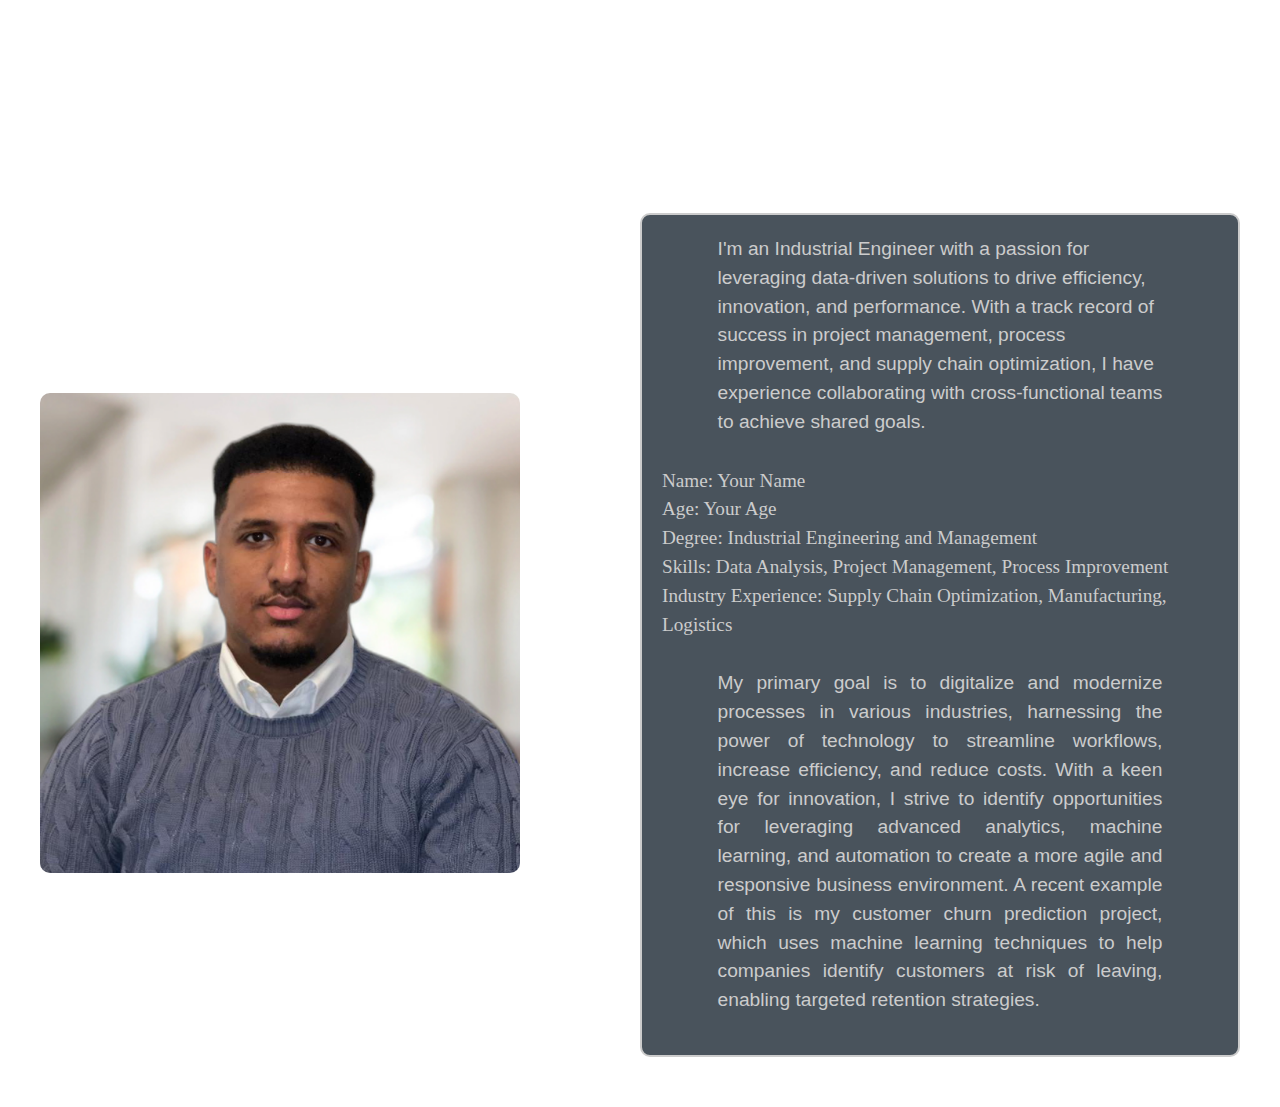
==== about-me.html @ 3e2ee9c2 "Add files via upload" ====
<!DOCTYPE html>
<html lang="en">
<head>
<meta charset="UTF-8">
<meta name="viewport" content="width=device-width, initial-scale=1.0">
<title>About me</title>
<link rel="stylesheet" href="about-me.css">
<link rel="icon" type="image/png" href="./assets/15-154102_smbolo-konoha-naruto-symbols-naruto-tattoo-anime-naruto-removebg-preview.png">
<link rel="stylesheet" href="https://cdnjs.cloudflare.com/ajax/libs/animate.css/4.1.1/animate.min.css" />
<script defer src="script.js"></script>
</head>
<body>
 <nav class="navbar animate__animated animate__fadeInDown">
  <!-- LOGO -->
  <div class="logo">Henon Tesfai</div>
  <!-- NAVIGATION MENU -->
  <ul class="nav-links">
    <!-- HAMBURGER MENU -->
    <label class="hamburger" id="hamburger">&#9776;</label>
    <!-- NAVIGATION MENUS -->
    <div class="menu">
      <li class="nav-item"><a href="index.html">Home</a></li>
      <li class="nav-item"><a href="about-me.html">About Me</a></li>
      <li class="nav-item projects">
        <a href="projects.html">Projects</a>
        <!-- DROPDOWN MENU -->
        <ul class="dropdown">
          <li><a href="project-1.html">Project 1 </a></li>
          <li><a href="project-2.html">Project 2</a></li>
          <li><a href="project-3.html">Project 3</a></li>
        </ul>
      </li>
      <li class="nav-item"><a href="resume.html">Resume</a></li>
      <li class="nav-item"><a href="contact.html">Contact</a></li>
      <li>
        <div class="language-selector">
          <a href="about-me.html" class="language-link flag-en" data-tooltip="English"></a>
          <a href="about-me-sv.html" class="language-link flag-sv" data-tooltip="Svenska"></a>
        </div>
      </li>
    </div>
  </ul>
</nav>


<main>
  <!-- About Section -->
  <section class="about-section">
      <div class="section-wrapper">
          <div class="title-wrapper">
              <h1 class="title">About Me</h1>
          </div>
          <div class="profile-wrapper">
              <div class="profile-image-wrapper animate__animated animate__backInLeft">
                  <img src="./assets/profile-pic (1).png" class="profile-image" alt="">
              </div>
              <div class="profile-info-wrapper animate__animated animate__backInRight">
                <p class="profile-info-text">
                  I'm an Industrial Engineer with a passion for leveraging data-driven solutions to drive efficiency, innovation, and performance. With a track record of success in project management, process improvement, and supply chain optimization, I have experience collaborating with cross-functional teams to achieve shared goals.
              </p>
              <div class="info-list-wrapper">
                  <ul class="info-list">
                      <li class="info-item">Name: Your Name</li>
                      <li class="info-item">Age: Your Age</li>
                      <li class="info-item">Degree: Industrial Engineering and Management</li>
                      <li class="info-item">Skills: Data Analysis, Project Management, Process Improvement</li>
                      <li class="info-item">Industry Experience: Supply Chain Optimization, Manufacturing, Logistics</li>
                  </ul>
              </div>
              <div class="additional-info-wrapper">
                <p class="additional-info-text">
                    My primary goal is to digitalize and modernize processes in various industries, harnessing the power of technology to streamline workflows, increase efficiency, and reduce costs. With a keen eye for innovation, I strive to identify opportunities for leveraging advanced analytics, machine learning, and automation to create a more agile and responsive business environment. A recent example of this is my customer churn prediction project, which uses machine learning techniques to help companies identify customers at risk of leaving, enabling targeted retention strategies.
                </p>
            </div>
            
              
              </div>
          </div>
      </div>
  </section>
</main>

  <script defer src="scripts.js"></script>
</body>
</html>
---- about-me.css ----
body {
  font-family: Arial, sans-serif;
  background-image: url('https://images.unsplash.com/photo-1552319704-41c50c38c26e?ixlib=rb-4.0.3&ixid=MnwxMjA3fDB8MHxwaG90by1wYWdlfHx8fGVufDB8fHx8&auto=format&fit=crop&w=1170&q=80');
  background-position: center center;
  background-repeat: no-repeat;
  background-size: cover;
  background-attachment: fixed;
  font-family: cursive;
}


  * {
    margin: 0;
    padding: 0;
    box-sizing: border-box;
    }

    a {
    text-decoration: none;
    }
    
    li {
    list-style: none;
    }

    .page-section {
        align-items: center;
        }
        
        h1 {
        font-family: 'Roboto', sans-serif;
        font-size: 3rem;
        margin-bottom: 10px;
        color: #2c3e50;
        }
        
        p {
        font-family: 'Roboto', sans-serif;
        font-size: 1.2rem;
        line-height: 1.5;
        color: #34495e;
        max-width: 80%;
        margin: 0 auto 20px auto;
        }
        
        .container {
        max-width: 1200px;
        margin: 0 auto;
        padding: 0 20px;
        }
        
        .text-center {
        text-align: center;
        }
        
        .imageAboutPage{
            width: 100%;
            height: auto;
            }
        
        h1 {
        font-size: 2.5em;
        margin-bottom: 20px;
        }
        
        h2 {
        font-size: 2em;
        margin-bottom: 10px;
        }


/* Navbar */
.navbar {
  display: flex;
  align-items: center;
  justify-content: space-between;
  padding: 10px;
  background: transparent; /* make the background transparent */
  color: #fff;
}

.nav-links a {
  color: #fff;
}
  
  /* LOGO */
  
  .logo {
  font-size: 32px;
  }
  
  /* NAVBAR MENU */
  .menu {
  display: flex;
  gap: 1em;
  font-size: 18px;
  }
  
  .menu li:hover {
    background-color: rgba(255, 255, 255, 0.3); /* change the hover background color to a transparent white */
    border-radius: 5px;
    transition: 0.3s ease;
  }
  .menu li {
  padding: 5px 14px;
  }
  
  
  /* DROPDOWN MENU */
  
  .projects {
  position: relative; 
  }
  
  .dropdown {
    background-color: rgba(28, 40, 51, 0.9); /* use a semi-transparent background color */
    padding: 1em 0;
    position: absolute;
    display: none;
    border-radius: 8px;
    top: 35px;
    left: 0;
    width: 120px;
  }
  
  .dropdown li + li {
  margin-top: 10px;
  }
  
  .dropdown li {
  padding: 0.5em 1em;
  width: auto;
  text-align: left;
  }

  .dropdown li:hover {
    background-color: rgba(93, 173, 226, 0.5); /* change the hover background color to a semi-transparent blue */
  }
  
  .projects:hover .dropdown {
  display: block;
  }

  

    .language-selector {
      display: flex;
      align-items: center;
      gap: 10px;
    }
    
    
    .language-link {
      position: relative;
      display: block;
      width: 40px;
      height: 28px;
      cursor: pointer;
      text-decoration: none;
    }
    
    .language-link[data-tooltip]:hover::after {
      content: attr(data-tooltip);
      position: absolute;
      bottom: 100%;
      left: 50%;
      transform: translateX(-50%);
      background-color: rgba(0, 0, 0, 0.7);
      color: white;
      padding: 5px 10px;
      border-radius: 5px;
      font-size: 14px;
      white-space: nowrap;
      pointer-events: none;
      z-index: 10;
    }
    
    
    .flag-en {
      background-image: url('https://flagcdn.com/80x60/gb.png'); /* Higher resolution flag image */
    }
    
    .flag-sv {
      background-image: url('https://flagcdn.com/80x60/se.png'); /* Higher resolution flag image */
    }
    
    .flag-en,
    .flag-sv {
      background-size: 40px 28px; /* Adjust the background-size */
      background-repeat: no-repeat;
    }
      

/* About Section */
.about-section {
  display: flex;
  flex-direction: column;
  align-items: center;
  padding: 50px 0;
  color: #CCCCCC;
}

.title {
  font-size: 3rem;
  text-align: center;
  margin-bottom: 50px;
  color: #fff;
}

.profile-wrapper {
  display: flex;
  justify-content: space-between;
  align-items: center;
  flex-wrap: wrap;
  max-width: 1200px;
  margin: 0 auto;
  
}

.profile-image-wrapper {
  flex: 0 0 40%;
  margin-right: 50px;
}

.profile-image {
  max-width: 100%;
  border-radius: 10px;
}

.profile-info-wrapper {
  flex: 0 0 50%;
  display: flex;
  flex-direction: column;
  border: 2px solid #CCCCCC; /* Add a border around the text */
  padding: 20px; /* Add padding inside the box */
  background-color: rgba(28, 40, 51, 0.8); /* Add a semi-transparent background color to the box */
  border-radius: 10px; /* Optional: Add rounded corners to the box */
}


.profile-info-text {
  font-size: 1.2rem;
  line-height: 1.5;
  margin-bottom: 30px;
  color: #CCCCCC;
}

.info-list-wrapper {
  display: flex;
  justify-content: center;
  margin-bottom: 30px;
}

.info-list {
  list-style: none;
}

.info-item {
  font-size: 1.2rem;
  line-height: 1.5;
}

.additional-info-text {
  font-size: 1.2rem;
  line-height: 1.5;
  text-align: justify;
  color: #CCCCCC;
}

 /* Add this media query to your existing CSS */
 @media (max-width: 768px) {
  .hamburger {
    display: block;
    cursor: pointer;
    font-size: 24px;
  }

  .menu {
    display: none;
    flex-direction: column;
  }

  .menu.open {
    display: flex;
  }

  .projects:hover .dropdown {
    display: none;
  }
}

@media (min-width: 769px) {
    .hamburger {
    display: none;
    }
    }

    @media (max-width: 480px) {
      h1 {
        font-size: 2rem;
      }
      h2 {
        font-size: 1.5rem;
      }
      p {
        font-size: 1rem;
      }
    }
    
    @media (max-width: 768px) {
      .profile-wrapper {
        flex-direction: column;
      }
      .profile-image-wrapper {
        flex: 0 0 100%;
        margin-right: 0;
        margin-bottom: 30px;
      }
      .profile-info-wrapper {
        flex: 0 0 100%;
      }
    }
    
    @media (max-width: 480px) {
      .container {
        padding: 0 10px;
      }
    }
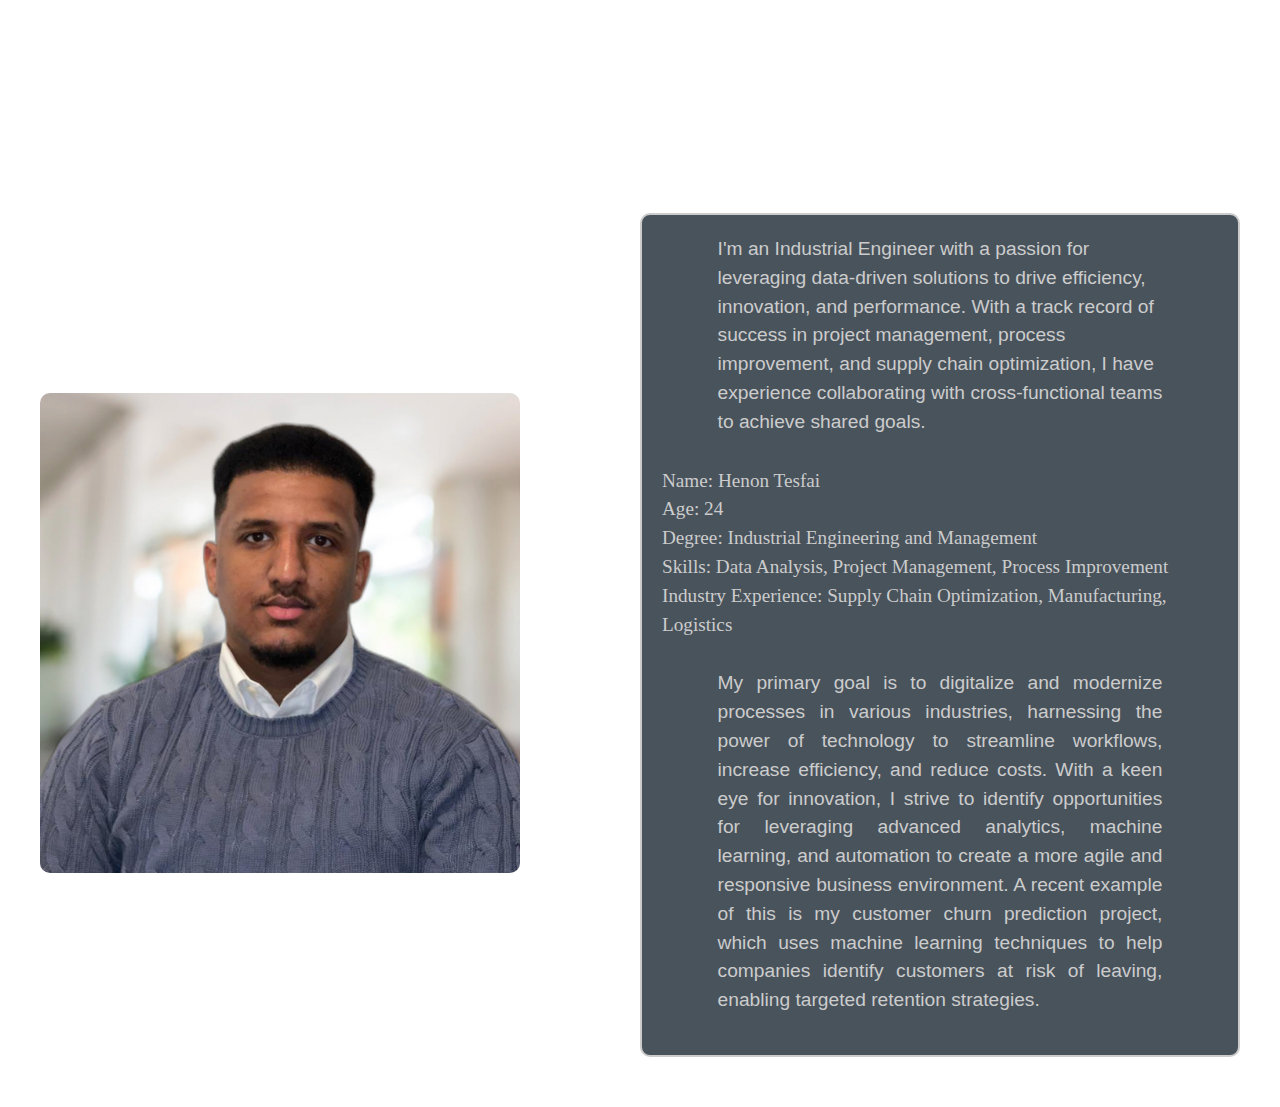
==== commit 8ac3bd81: "name, age" ====
--- a/about-me.html
+++ b/about-me.html
@@ -60,8 +60,8 @@
               </p>
               <div class="info-list-wrapper">
                   <ul class="info-list">
-                      <li class="info-item">Name: Your Name</li>
-                      <li class="info-item">Age: Your Age</li>
+                      <li class="info-item">Name: Henon Tesfai</li>
+                      <li class="info-item">Age: 24</li>
                       <li class="info-item">Degree: Industrial Engineering and Management</li>
                       <li class="info-item">Skills: Data Analysis, Project Management, Process Improvement</li>
                       <li class="info-item">Industry Experience: Supply Chain Optimization, Manufacturing, Logistics</li>
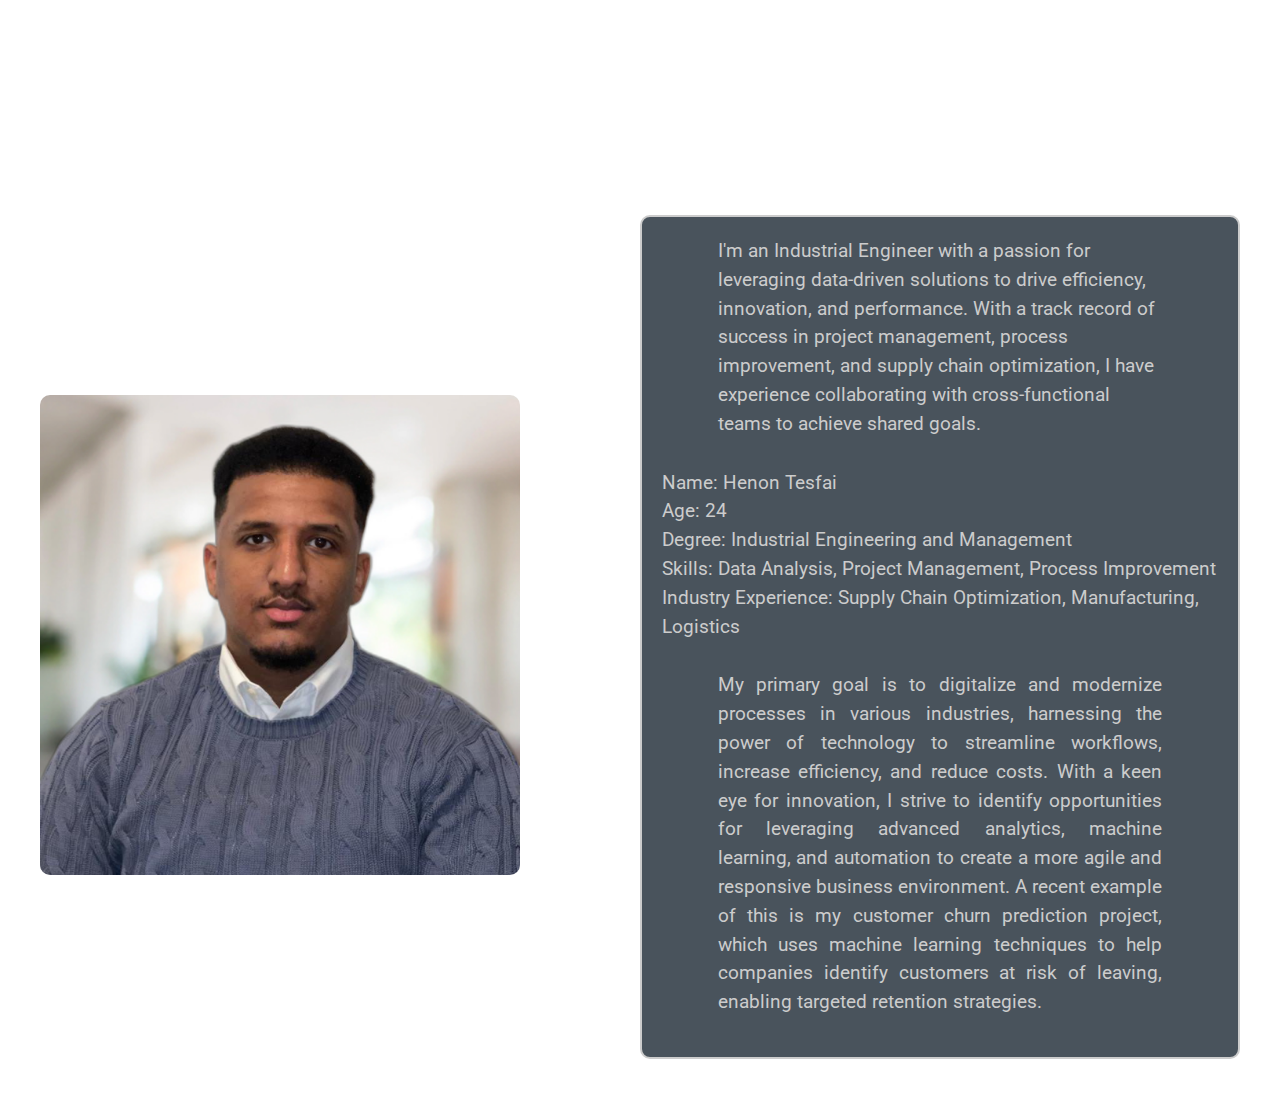
==== commit 063b56e9: "fixed font" ====
--- a/about-me.html
+++ b/about-me.html
@@ -7,6 +7,8 @@
 <link rel="stylesheet" href="about-me.css">
 <link rel="icon" type="image/png" href="./assets/15-154102_smbolo-konoha-naruto-symbols-naruto-tattoo-anime-naruto-removebg-preview.png">
 <link rel="stylesheet" href="https://cdnjs.cloudflare.com/ajax/libs/animate.css/4.1.1/animate.min.css" />
+<link rel="stylesheet" href="https://fonts.googleapis.com/css?family=Roboto&display=swap" />
+
 <script defer src="script.js"></script>
 </head>
 <body>
--- a/about-me.css
+++ b/about-me.css
@@ -1,12 +1,12 @@
 body {
-  font-family: Arial, sans-serif;
+  font-family: 'Roboto', sans-serif; /* Replace cursive with 'Roboto' */
   background-image: url('https://images.unsplash.com/photo-1552319704-41c50c38c26e?ixlib=rb-4.0.3&ixid=MnwxMjA3fDB8MHxwaG90by1wYWdlfHx8fGVufDB8fHx8&auto=format&fit=crop&w=1170&q=80');
   background-position: center center;
   background-repeat: no-repeat;
   background-size: cover;
   background-attachment: fixed;
-  font-family: cursive;
-}
+}
+
 
 
   * {
